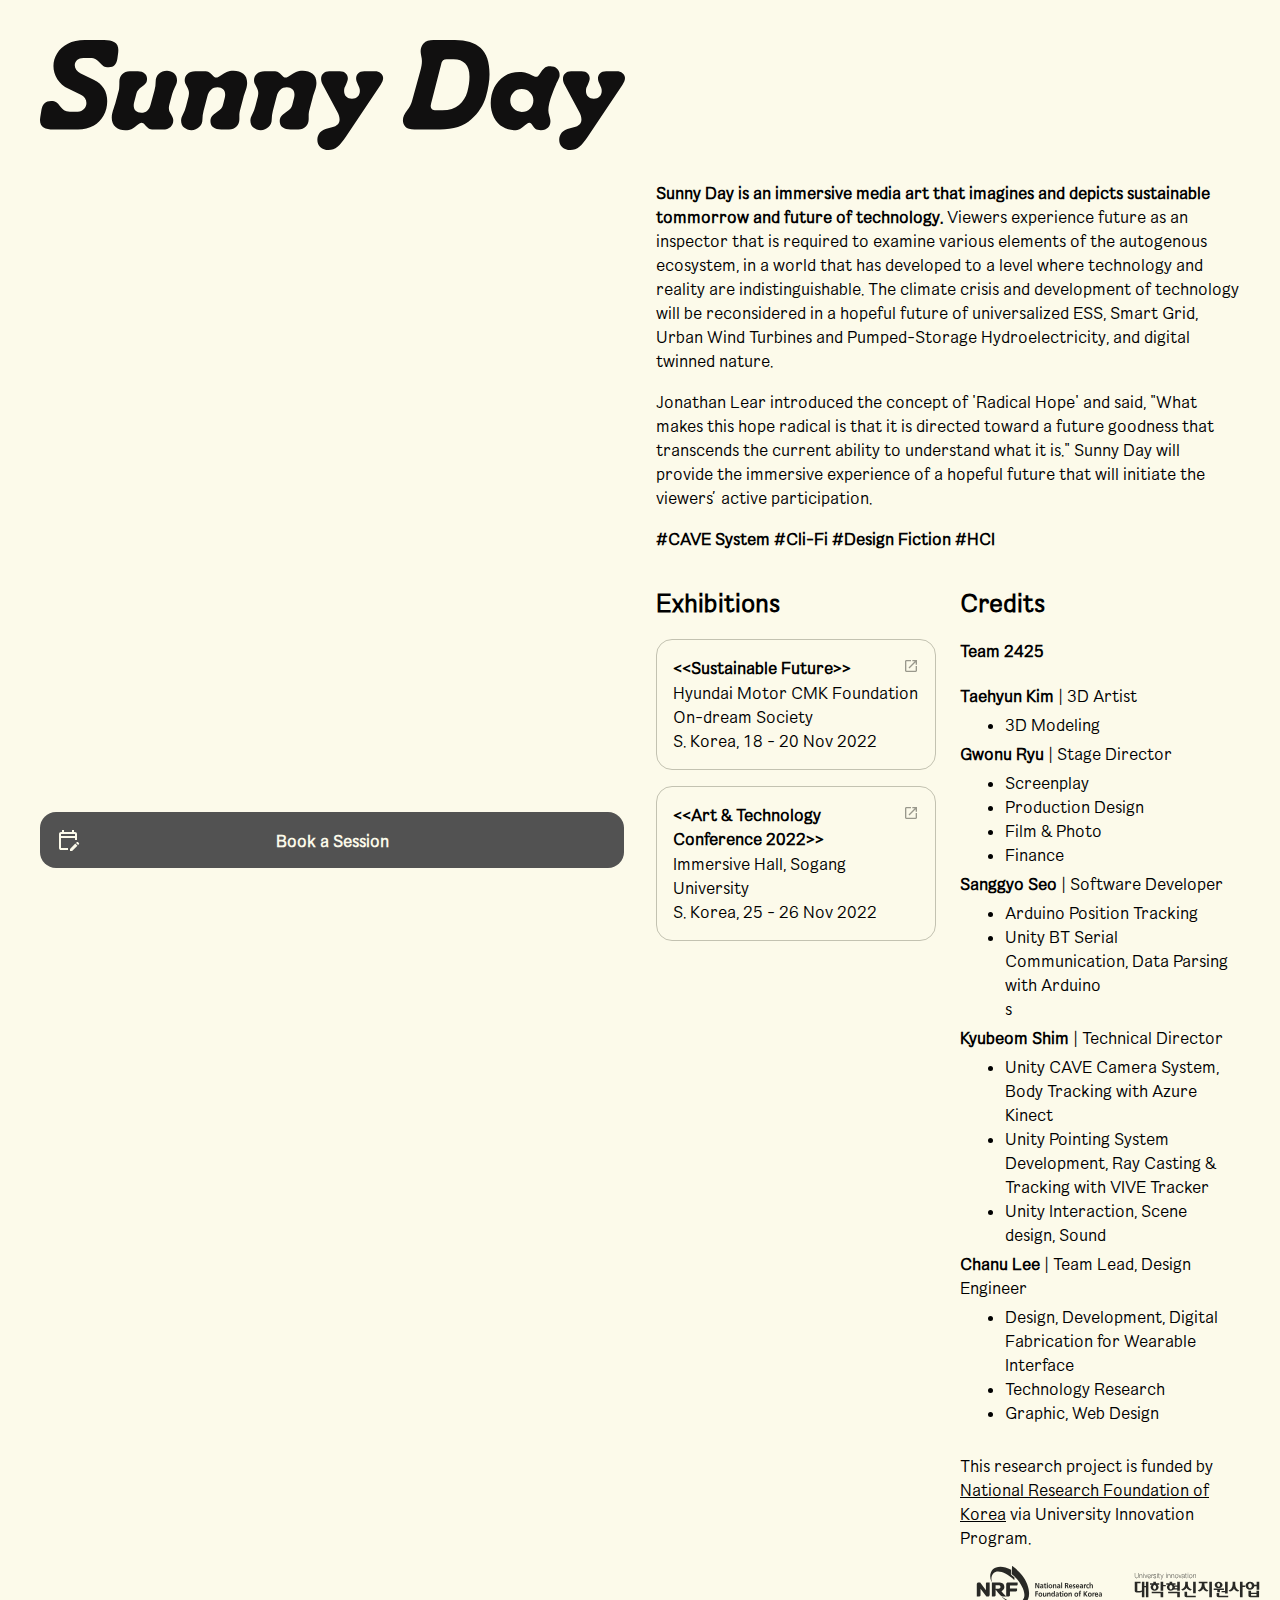
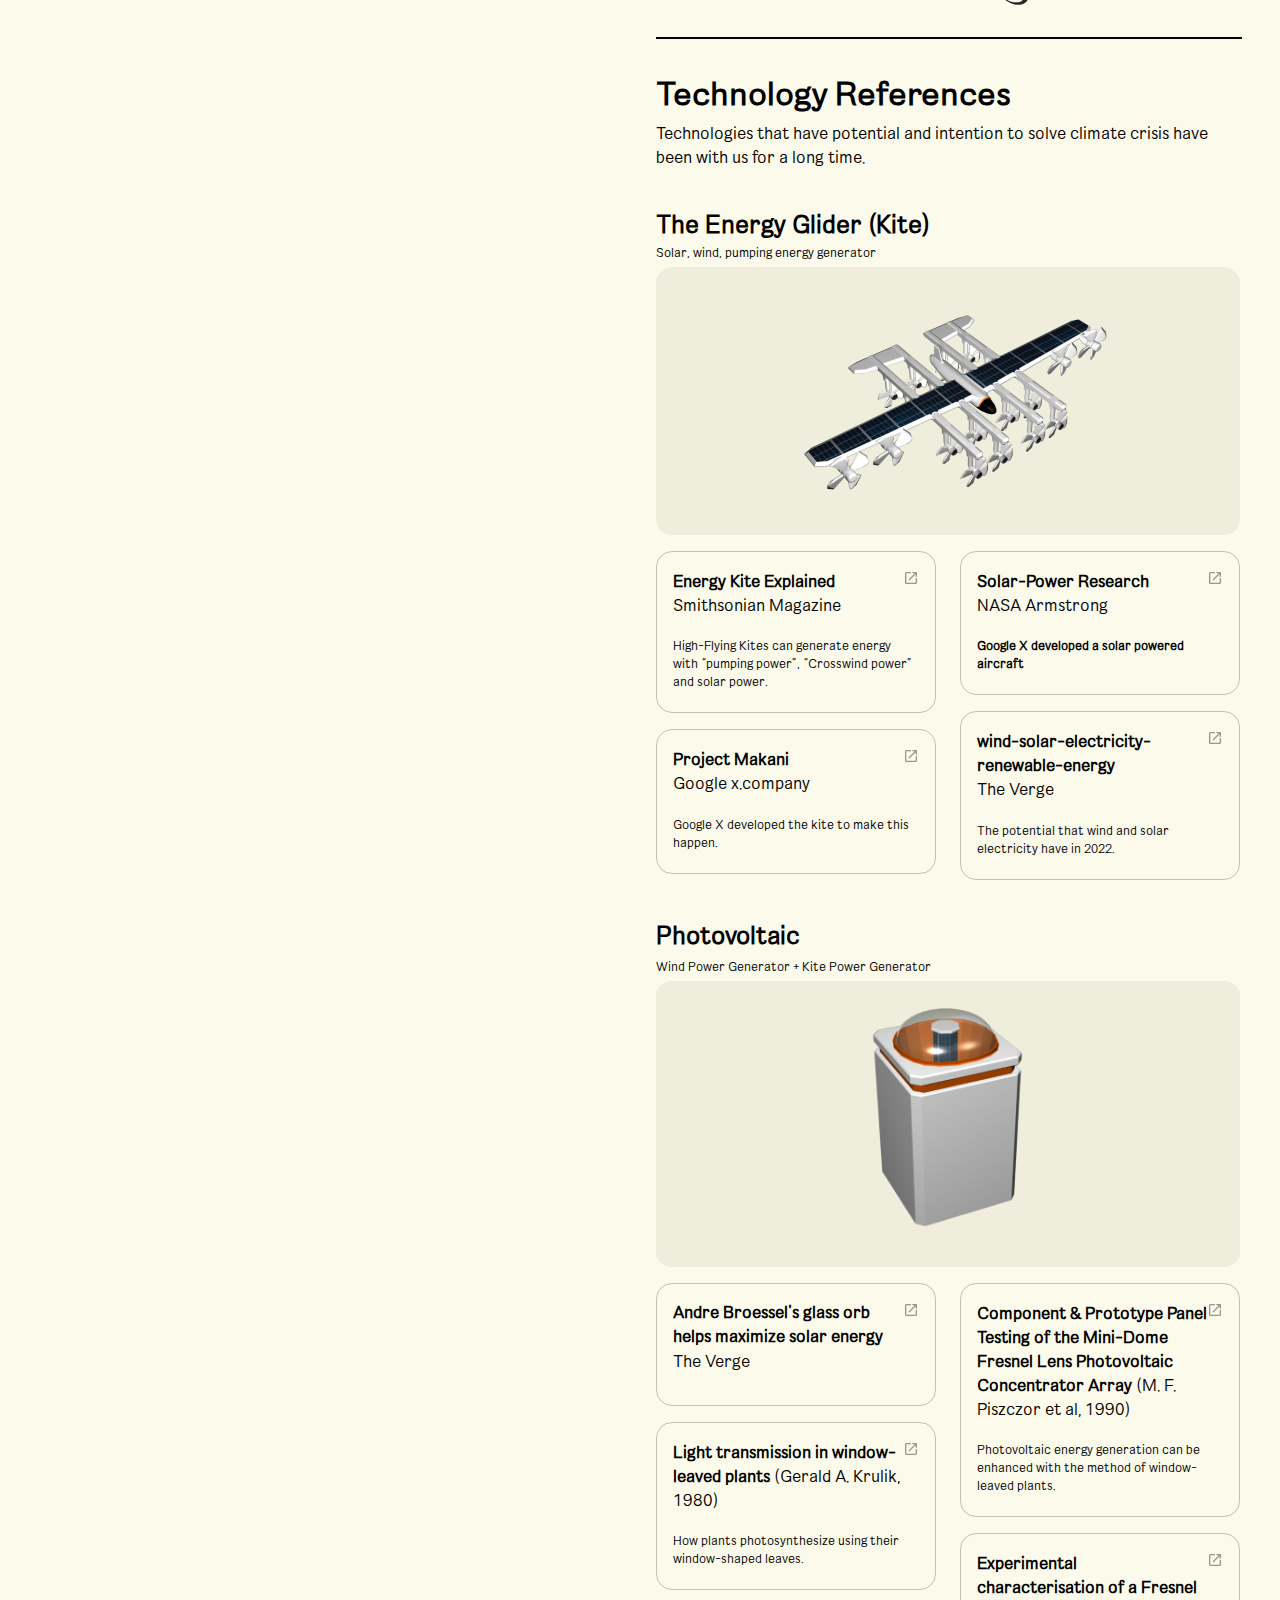
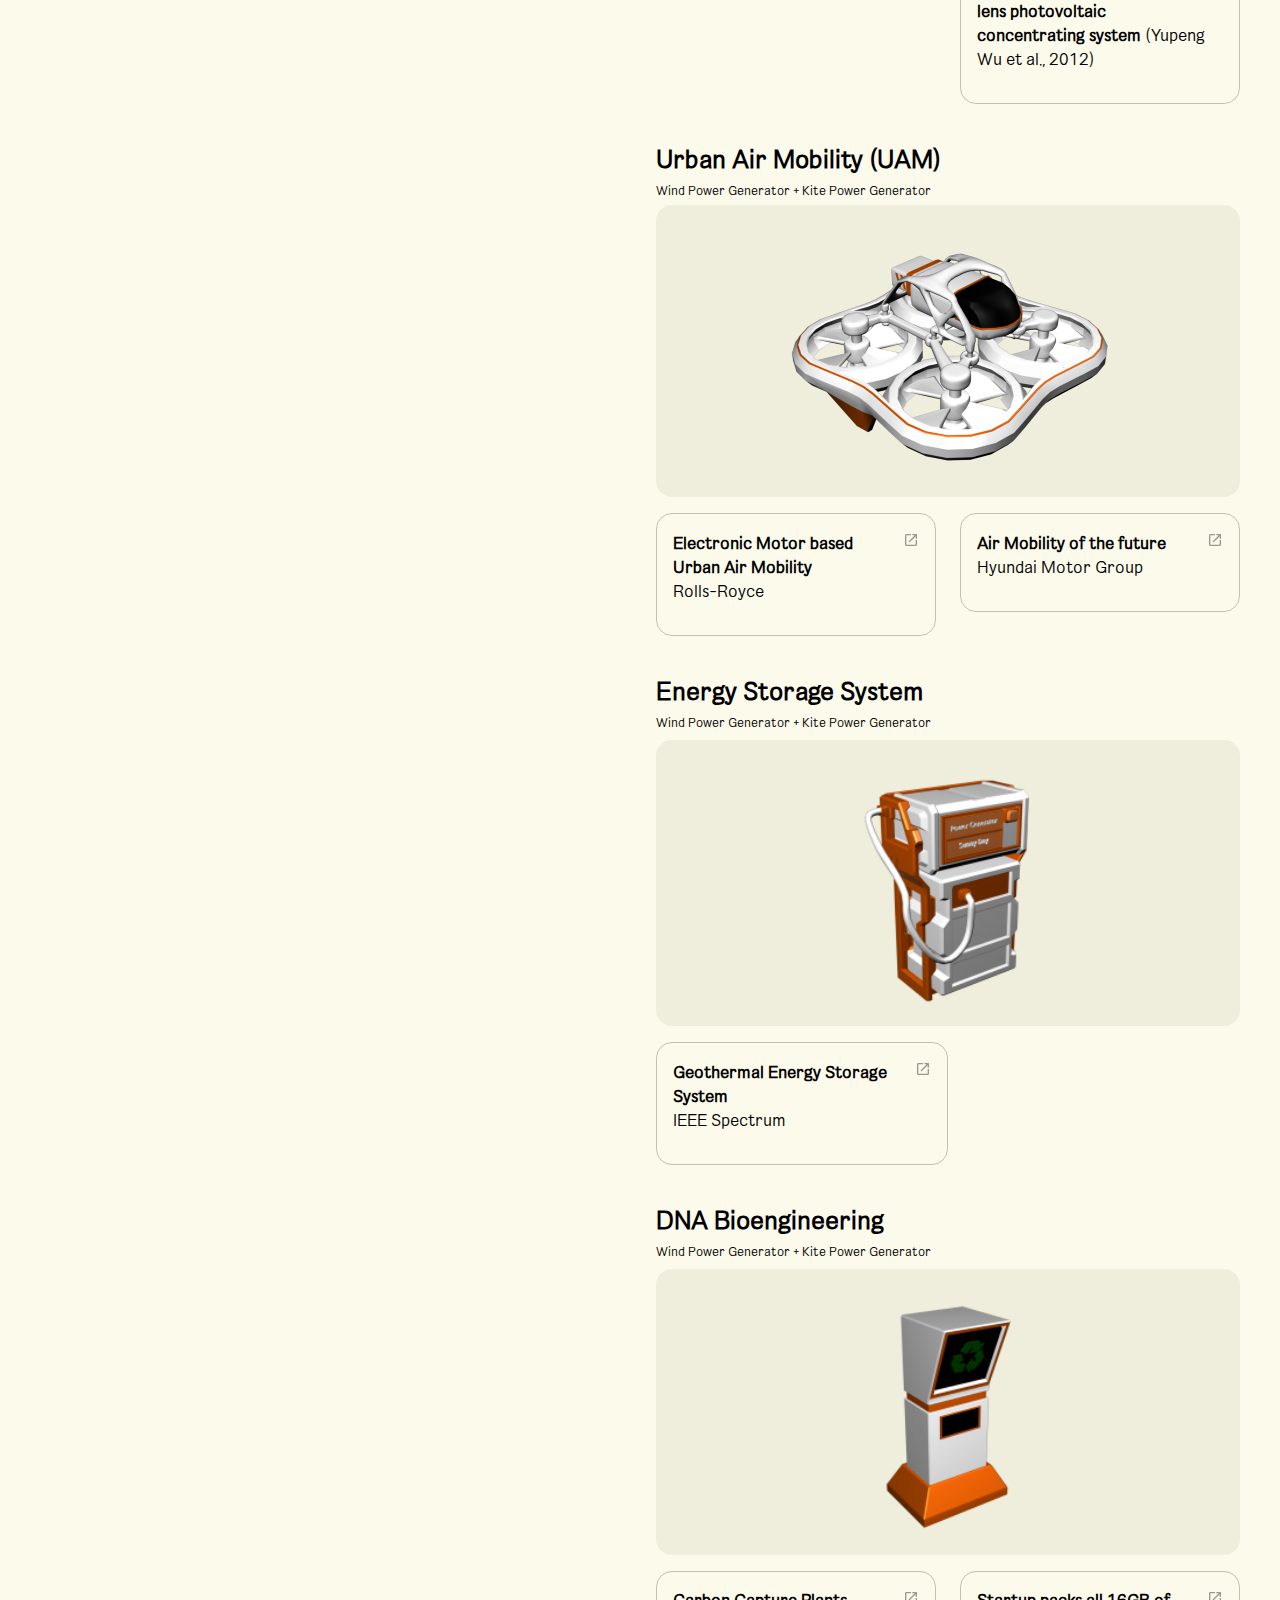
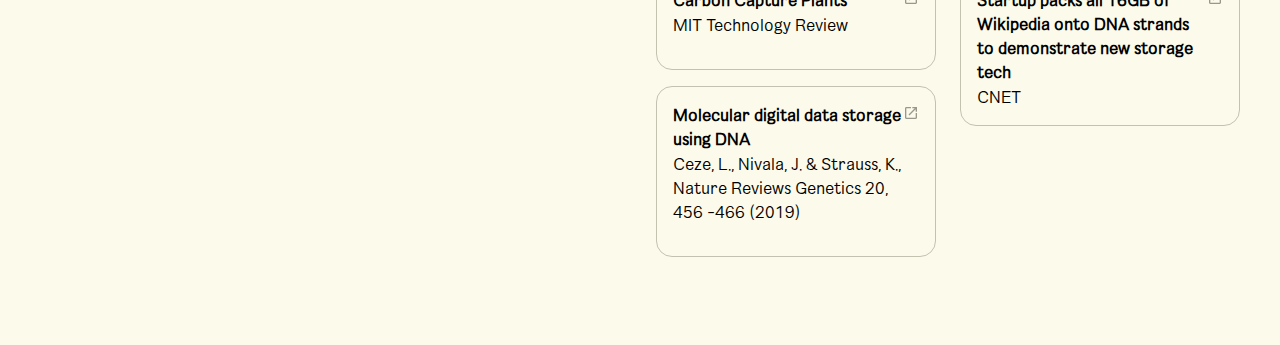
==== index.html @ 84220d01 "Web for SunnyDay" ====
<!DOCTYPE html>
<html lang="en">
  <head>
    <meta charset="UTF-8" />
    <meta name="viewport" content="width=device-width, initial-scale=1.0" />
    <link rel="stylesheet" type="text/css" href="style.css" />
    <title>Sunny Day</title>
  </head>
  <body>
    <div id="fullsize">
      <div id="floating-video">
        <img
          style="width: 100%; margin-bottom: 1.5rem"
          src="./images/Sunny Day.svg"
        />
        <div style="padding: 56.25% 0 0 0; position: relative">
          <iframe
            src="https://player.vimeo.com/video/777043315?h=c92b8810bb&amp;badge=0&amp;autopause=0&amp;player_id=0&amp;app_id=58479"
            frameborder="0"
            allow="autoplay; fullscreen; picture-in-picture"
            allowfullscreen
            style="
              position: absolute;
              top: 0;
              left: 0;
              width: 100%;
              height: 100%;
            "
            title="Sunny Day"
          ></iframe>
        </div>
        <script src="https://player.vimeo.com/api/player.js"></script>
      </div>
      <div id="half-left">
        <img
          class="hidden"
          style="width: 100%; margin-bottom: 1.5rem; visibility: hidden"
          src="./images/Sunny Day.svg"
        />
        <img
          class="show"
          style="width: 100%; margin-bottom: 1.5rem"
          src="./images/Sunny Day.svg"
        />
        <div class="show" style="padding: 56.25% 0 0 0; position: relative">
          <iframe
            src="https://player.vimeo.com/video/767798671?h=0bb7b627a3&amp;badge=0&amp;autopause=0&amp;player_id=0&amp;app_id=58479"
            frameborder="0"
            allow="autoplay; fullscreen; picture-in-picture"
            allowfullscreen
            style="
              position: absolute;
              top: 0;
              left: 0;
              width: 100%;
              height: 100%;
            "
            title="sunnyday_teaser_1106최종.mp4"
          ></iframe>
        </div>
        <script src="https://player.vimeo.com/api/player.js"></script>
      </div>
      <div id="half-right">
        <div class="hidden">
          <img
            style="width: 100%; margin-bottom: 1.5rem; visibility: hidden"
            src="./images/Sunny Day.svg"
          />
        </div>
        <p>
          <strong
            >Sunny Day is an immersive media art that imagines and depicts
            sustainable tommorrow and future of technology.</strong
          >
          Viewers experience future as an inspector that is required to examine
          various elements of the autogenous ecosystem, in a world that has
          developed to a level where technology and reality are
          indistinguishable. The climate crisis and development of technology
          will be reconsidered in a hopeful future of universalized ESS, Smart
          Grid, Urban Wind Turbines and Pumped-Storage Hydroelectricity, and
          digital twinned nature.
        </p>
        <p>
          Jonathan Lear introduced the concept of 'Radical Hope' and said, "What
          makes this hope radical is that it is directed toward a future
          goodness that transcends the current ability to understand what it
          is." Sunny Day will provide the immersive experience of a hopeful
          future that will initiate the viewers’ active participation.
        </p>
        <p style="font-weight: bold">
          #CAVE System #Cli-Fi #Design Fiction #HCI
        </p>
        <div class="two-column">
          <div class="column-left" style="margin-bottom: 2rem">
            <h3>Exhibitions</h3>
            <div class="roundbox">
              <div class="titlebox">
                <h4 class="no-margin-bottom">
                  &lt;&lt;Sustainable Future&gt;&gt;
                </h4>
                <a href="https://www.ondreamsociety.org/event/program"
                  ><img src="./images/linkbutton.svg"
                /></a>
              </div>
              <p class="no-margin-bottom">
                Hyundai Motor CMK Foundation On-dream Society<br />S. Korea, 18
                - 20 Nov 2022
              </p>
            </div>
            <div class="roundbox">
              <div class="titlebox">
                <h4 class="no-margin-bottom">
                  &lt;&lt;Art & Technology Conference 2022&gt;&gt;
                </h4>
                <a
                  href="http://atc2022.dothome.co.kr
                "
                  ><img src="./images/linkbutton.svg"
                /></a>
              </div>
              <p class="no-margin-bottom">
                Immersive Hall, Sogang University<br />S. Korea, 25 - 26 Nov
                2022
              </p>
            </div>
          </div>
          <div class="column-right">
            <h3>Credits</h3>
            <div>
              <h4>Team 2425</h4>
              <strong>Taehyun Kim</strong> | 3D Artist
              <ul>
                <li>3D Modeling</li>
              </ul>
              <strong>Gwonu Ryu</strong> | Stage Director
              <ul>
                <li>Screenplay</li>
                <li>Production Design</li>
                <li>Film & Photo</li>
                <li>Finance</li>
              </ul>
              <strong>Sanggyo Seo</strong> | Software Developer
              <ul>
                <li>Arduino Position Tracking</li>
                <li>
                  Unity BT Serial Communication, Data Parsing with Arduino
                </li> s                                                                   
              </ul>
              <strong>Kyubeom Shim</strong> | Technical Director
              <ul>
                <li>
                  Unity CAVE Camera System, Body Tracking with Azure Kinect
                </li>
                <li>
                  Unity Pointing System Development, Ray Casting & Tracking with
                  VIVE Tracker
                </li>
                <li>Unity Interaction, Scene design, Sound</li>
              </ul>
              <strong>Chanu Lee</strong> | Team Lead, Design Engineer
              <ul>
                <li>
                  Design, Development, Digital Fabrication for Wearable
                  Interface
                </li>
                <li>Technology Research</li>
                <li>Graphic, Web Design</li>
                <br />
              </ul>
              <p>
                This research project is funded by
                <u>National Research Foundation of Korea</u> via University
                Innovation Program.
              </p>
            </div>
            <div style="display: flex; justify-content: space-between">
              <img style="width: 45%; margin: 0 1rem" src="./images/nrf.svg" />
              <img
                style="width: 45%; margin: 0 1rem"
                src="./images/innovation.svg"
              />
            </div>
          </div>
        </div>
        <hr style="width: 100%; border: black solid 0.5px; margin-top: 2rem" />
        <div>
          <h2 class="no-margin-bottom">Technology References</h2>
          <p style="margin-top: 8px">
            Technologies that have potential and intention to solve climate
            crisis have been with us for a long time.
          </p>
        </div>
        <div>
          <h3 class="no-margin-bottom">The Energy Glider (Kite)</h3>
          <p class="smalltxt">Solar, wind, pumping energy generator</p>
          <div class="image-back">
            <img class="no-small-on-mobile" src="./images/glider.png" />
          </div>
        </div>
        <div class="two-column">
          <div class="column-left">
            <div class="roundbox">
              <div class="titlebox">
                <p>
                  <strong>Energy Kite Explained</strong><br />Smithsonian
                  Magazine
                </p>
                <a
                  href="https://www.smithsonianmag.com/innovation/could-high-flying-kites-power-your-home-180979894/"
                  ><img src="./images/linkbutton.svg"
                /></a>
              </div>
              <p class="smalltxt">
                High-Flying Kites can generate energy with “pumping power”,
                “Crosswind power” and solar power.
              </p>
            </div>
            <div class="roundbox">
              <div class="titlebox">
                <p><strong>Project Makani</strong><br />Google x.company</p>
                <a href="https://x.company/projects/makani/"
                  ><img src="./images/linkbutton.svg"
                /></a>
              </div>
              <p class="smalltxt">
                Google X developed the kite to make this happen.
              </p>
            </div>
          </div>
          <div class="column-right">
            <div class="roundbox">
              <div class="titlebox">
                <p>
                  <strong>Solar-Power Research</strong><br />
                  NASA Armstrong
                </p>
                <a
                  href="https://www.nasa.gov/centers/armstrong/news/FactSheets/FS-054-DFRC.html"
                  ><img src="./images/linkbutton.svg"
                /></a>
              </div>
              <p class="smalltxt">
                <strong>Google X developed a solar powered aircraft</strong>
              </p>
            </div>
            <div class="roundbox">
              <div class="titlebox">
                <p>
                  <strong>wind-solar-electricity-renewable-energy</strong><br />
                  The Verge
                </p>
                <a
                  href="https://www.theverge.com/2022/10/19/23412663/european-union-wind-solar-electricity-renewable-energy-russia-gas-ukraine-war"
                  ><img src="./images/linkbutton.svg"
                /></a>
              </div>
              <p class="smalltxt">
                The potential that wind and solar electricity have in 2022.
              </p>
            </div>
          </div>
        </div>
        <div>
          <h3 class="no-margin-bottom">Photovoltaic</h3>
          <p class="smalltxt" style="margin-top: 8px">
            Wind Power Generator + Kite Power Generator
          </p>
          <div class="image-back">
            <img class="small-on-mobile" src="./images/dome.png" />
          </div>
        </div>
        <div class="two-column">
          <div class="column-left">
            <div class="roundbox">
              <div class="titlebox">
                <h4 class="no-margin-bottom">
                  Andre Broessel's glass orb helps maximize solar energy
                </h4>
                <a
                  href="https://www.theverge.com/2012/8/26/3269696/spherical-glass-solar-energy-generator"
                  ><img src="./images/linkbutton.svg"
                /></a>
              </div>
              <p>The Verge</p>
            </div>
            <div class="roundbox">
              <div class="titlebox">
                <p>
                  <strong>Light transmission in window-leaved plants</strong>
                  (Gerald A. Krulik, 1980)
                </p>
                <a href="https://doi.org/10.1139/b80-193"
                  ><img src="./images/linkbutton.svg"
                /></a>
              </div>
              <p class="smalltxt">
                How plants photosynthesize using their window-shaped leaves.
              </p>
            </div>
          </div>
          <div class="column-right">
            <div class="roundbox">
              <div class="titlebox">
                <p>
                  <strong
                    >Component & Prototype Panel Testing of the Mini-Dome
                    Fresnel Lens Photovoltaic Concentrator Array</strong
                  >
                  (M. F. Piszczor et al, 1990)
                </p>
                <a href="https://doi.org/10.1109/IECEC.1990.716964"
                  ><img src="./images/linkbutton.svg"
                /></a>
              </div>
              <p class="smalltxt">
                Photovoltaic energy generation can be enhanced with the method
                of window-leaved plants.
              </p>
            </div>
            <div class="roundbox">
              <div class="titlebox">
                <p>
                  <strong
                    >Experimental characterisation of a Fresnel lens
                    photovoltaic concentrating system</strong
                  >
                  (Yupeng Wu et al., 2012)
                </p>
                <a href="https://doi.org/10.1016/j.solener.2011.10.032"
                  ><img src="./images/linkbutton.svg"
                /></a>
              </div>
            </div>
          </div>
        </div>
        <div>
          <h3 class="no-margin-bottom">Urban Air Mobility (UAM)</h3>
          <p class="smalltxt" style="margin-top: 8px">
            Wind Power Generator + Kite Power Generator
          </p>
          <div class="image-back">
            <img class="no-small-on-mobile" src="./images/UAM.png" />
          </div>
        </div>
        <div class="two-column">
          <div class="column-left">
            <div class="roundbox">
              <div class="titlebox">
                <p>
                  <strong>Electronic Motor based Urban Air Mobility</strong
                  ><br />
                  Rolls-Royce
                </p>
                <a
                  href="https://www.rolls-royce.com/media/our-stories/discover/2020/powering-urban-air-mobility.aspx"
                  ><img src="./images/linkbutton.svg"
                /></a>
              </div>
            </div>
          </div>
          <div class="column-right">
            <div class="roundbox">
              <div class="titlebox">
                <p>
                  <strong>Air Mobility of the future</strong><br />Hyundai Motor
                  Group
                </p>
                <a
                  href="https://tech.hyundaimotorgroup.com/kr/mobility-device/uam/"
                  ><img src="./images/linkbutton.svg"
                /></a>
              </div>
            </div>
          </div>
        </div>
        <div>
          <h3 class="no-margin-bottom">Energy Storage System</h3>
          <p class="smalltxt" style="margin: 8px 0">
            Wind Power Generator + Kite Power Generator
          </p>
          <div class="image-back">
            <img class="small-on-mobile" src="./images/power.png" />
          </div>
        </div>
        <div class="two-column">
          <div class="column-left">
            <div class="roundbox">
              <div class="titlebox">
                <p>
                  <strong>Geothermal Energy Storage System</strong><br />IEEE
                  Spectrum
                </p>
                <a href="https://spectrum.ieee.org/geothermal-energy"
                  ><img src="./images/linkbutton.svg"
                /></a>
              </div>
            </div>
          </div>
        </div>
        <div>
          <h3 class="no-margin-bottom">DNA Bioengineering</h3>
          <p class="smalltxt" style="margin: 8px 0">
            Wind Power Generator + Kite Power Generator
          </p>
          <div class="image-back">
            <img class="small-on-mobile" src="./images/recycle.png" />
          </div>
        </div>
        <div class="two-column">
          <div class="column-left">
            <div class="roundbox">
              <div class="titlebox">
                <h4 class="no-margin-bottom">Carbon Capture Plants</h4>
                <a
                  href="https://www.technologyreview.com/2022/10/19/1061931/plants-crispr-carbon-dioxide-removal/"
                  ><img src="./images/linkbutton.svg"
                /></a>
              </div>
              <p>MIT Technology Review</p>
            </div>
            <div class="roundbox">
              <div class="titlebox">
                <strong>Molecular digital data storage using DNA</strong>
                <a href="https://doi.org/10.1038/s41576-019-0125-3"
                  ><img src="./images/linkbutton.svg"
                /></a>
              </div>
              <p>
                Ceze, L., Nivala, J. & Strauss, K., Nature Reviews Genetics 20,
                456 &#45;466 (2019)
              </p>
            </div>
          </div>
          <div class="column-right">
            <div class="roundbox">
              <div class="titlebox">
                <strong>
                  Startup packs all 16GB of Wikipedia onto DNA strands to
                  demonstrate new storage tech
                </strong>
                <a
                  href="https://www.cnet.com/tech/computing/startup-packs-all-16gb-wikipedia-onto-dna-strands-demonstrate-new-storage-tech/"
                  ><img src="./images/linkbutton.svg"
                /></a>
              </div>
              <p class="no-margin-bottom">CNET</p>
            </div>
          </div>
        </div>
      </div>
      <a href="reservation.html">
        <div id="floating">
          <img
            style="width: 24px; padding: 0 0 0 1rem"
            src="./images/bookingbutton.svg"
          />
          <h4>Book a Session</h4>
          <div></div>
        </div>
      </a>
    </div>
  </body>
</html>
---- style.css ----
@font-face {
  font-family: "Happiness Sans";
  src: url("./fonts/Happiness-Sans-Regular.woff") format("woff");
}

body {
  font-family: "Happiness Sans";
  background-color: #fcfaea;

  line-height: 24px;
}

h2 {
  font-size: 32px;
  line-height: 40px;
}

h3 {
  font-size: 24px;
}

h4 {
  margin-top: 0;
}
p {
  margin-top: 1px;
  font-size: 16px;
}

ul {
  margin: 5px;
}

.smalltxt {
  font-size: 12px;
  margin: 0.3rem 0.3rem 0.3rem 0;
  line-height: 18px;
}

.no-margin-bottom {
  margin-bottom: 0;
}

h3.no-margin-bottom {
  line-height: 30px;
}

.titlebox {
  display: flex;
  justify-content: space-between;
}

@media screen and (max-width: 500px) {
  .no-small-on-mobile {
    width: 100%;
  }
}

.small-on-mobile {
  width: auto;
  height: 280px;
}

@media screen and (max-width: 500px) {
  .small-on-mobile {
    width: auto;
    height: 230px;
  }
}

@media screen and (max-width: 500px) {
  .roundbox p {
    margin-bottom: 0;
  }
}

#fullsize {
  display: flex;
  justify-content: space-between;
  flex-wrap: wrap;
  gap: 2rem;
  padding: 2rem;

  /*   width: 100%;
  height: 100%; */
}

@media screen and (max-width: 500px) {
  #fullsize {
    padding: 1rem;
    flex-direction: column;
  }
}

#half-left {
  width: calc(50% - 1rem);
}
#half-right {
  display: flex;
  flex-direction: column;
  width: calc(50% - 1rem);
}
@media screen and (max-width: 500px) {
  #half-left {
    width: 100%;
  }
}

@media screen and (max-width: 500px) {
  #half-right {
    width: 100%;
  }
}

#floating-video {
  position: fixed;
  width: calc(50% - 55px);
}

@media screen and (max-width: 500px) {
  #floating-video {
    display: none;
  }
}

.show {
  display: none;
}

@media screen and (max-width: 500px) {
  .show {
    display: block;
  }
}

.two-column {
  display: flex;
  justify-content: space-between;
  gap: 1.5rem;
}
@media screen and (max-width: 500px) {
  .two-column {
    flex-direction: column;
    gap: 0;
  }
}

@media screen and (max-width: 500px) {
  .two-column > div {
    width: 100%;
  }
}

.column-left,
.column-right {
  width: 50%;
}

.column-right > div {
  margin-right: 0;
}

.column-left > div {
  margin-right: 0;
}

@media screen and (max-width: 500px) {
  .column-right :first-child {
    margin-top: 0;
  }
}

.image-back {
  background-color: #efeedd;
  border-radius: 16px;
  text-align: center;
}

.roundbox {
  margin: 1rem 1rem 1rem 0;
  padding: 1rem 1rem;
  border: #c3c2b1 solid 1px;
  border-radius: 16px;
}

#floating {
  display: flex;
  justify-content: space-between;
  position: fixed;

  width: calc(50% - 3.5rem);
  height: 56px;
  background-color: #525252;
  border-radius: 16px;
  bottom: 2rem;
  text-align: center;
  cursor: pointer;
  color: #fcfaea;
  left: 2.5rem;
  line-height: 20px;
}

#floating > h4 {
  margin: 19px 40px 19px 0;
}

@media screen and (max-width: 500px) {
  #floating {
    width: calc(100% - 3rem);
    left: auto;
  }
}

@media screen and (max-width: 500px) {
  .hidden {
    display: none;
  }
}
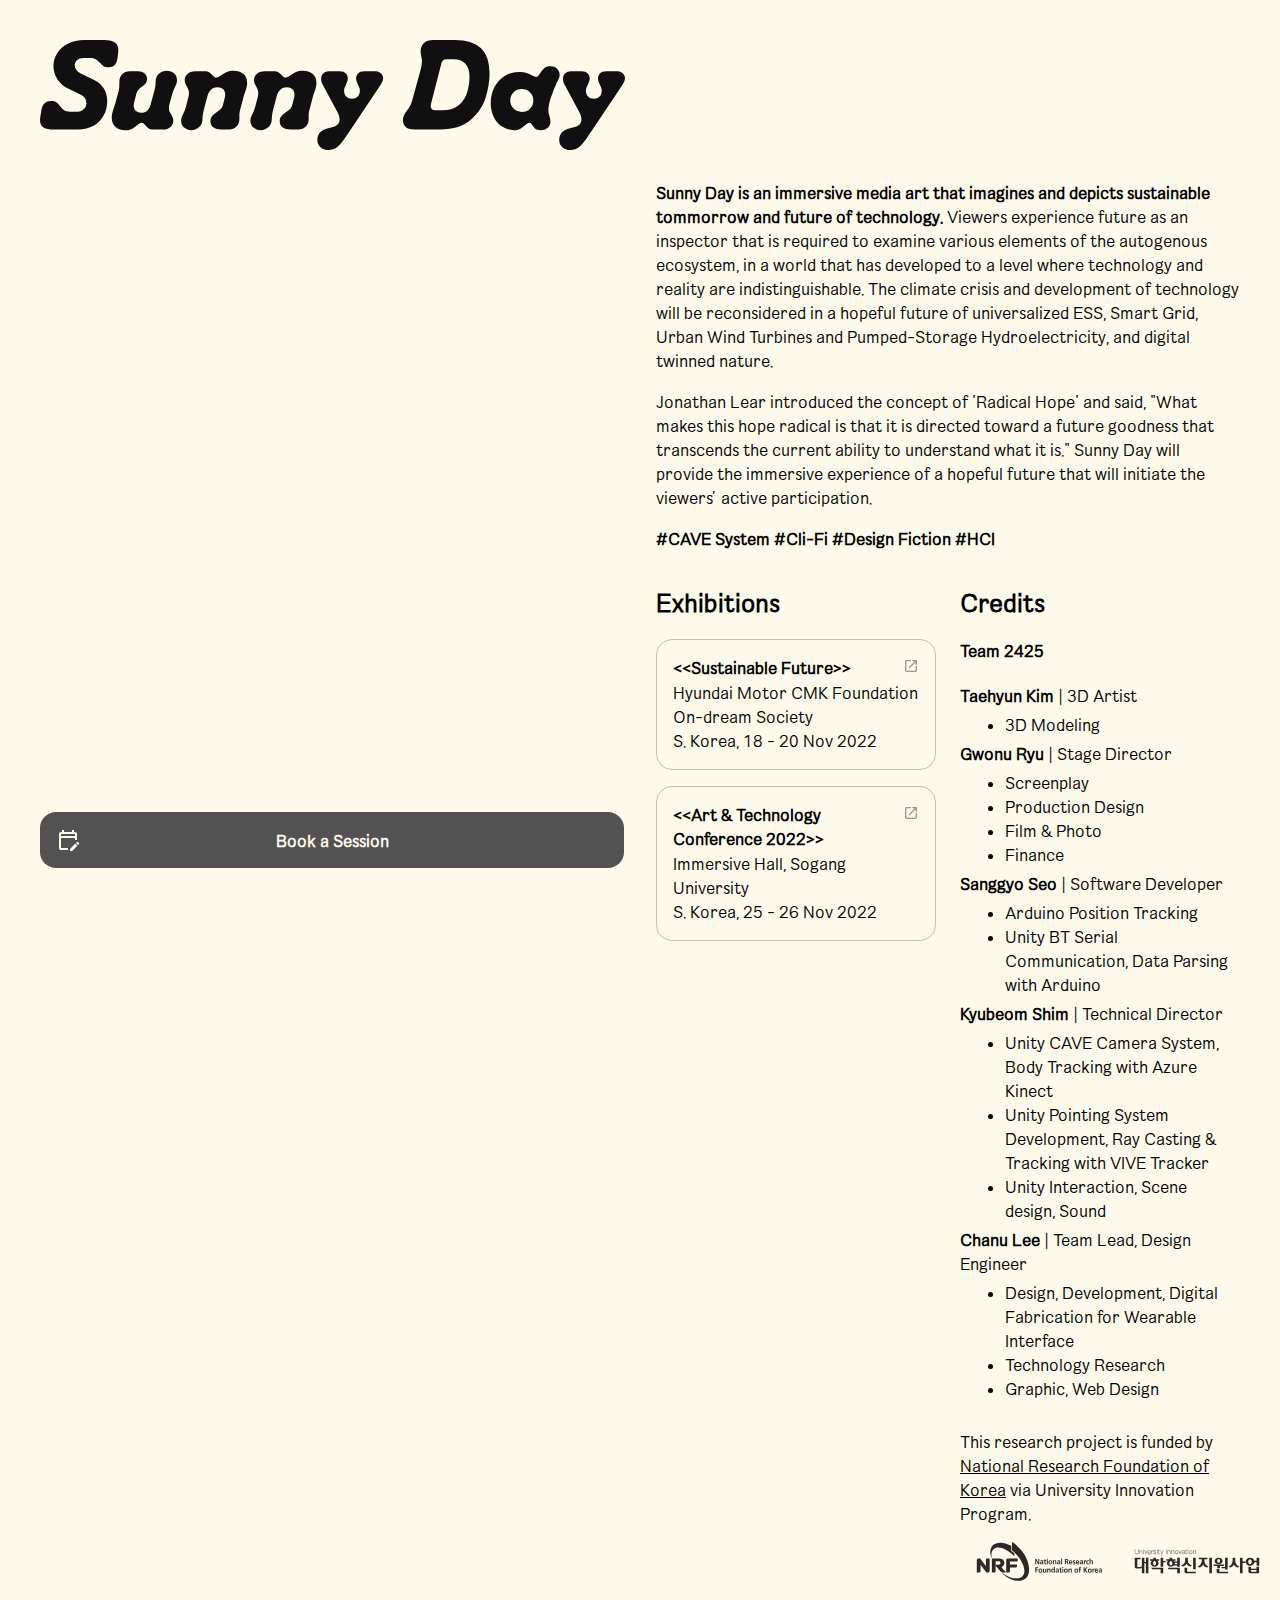
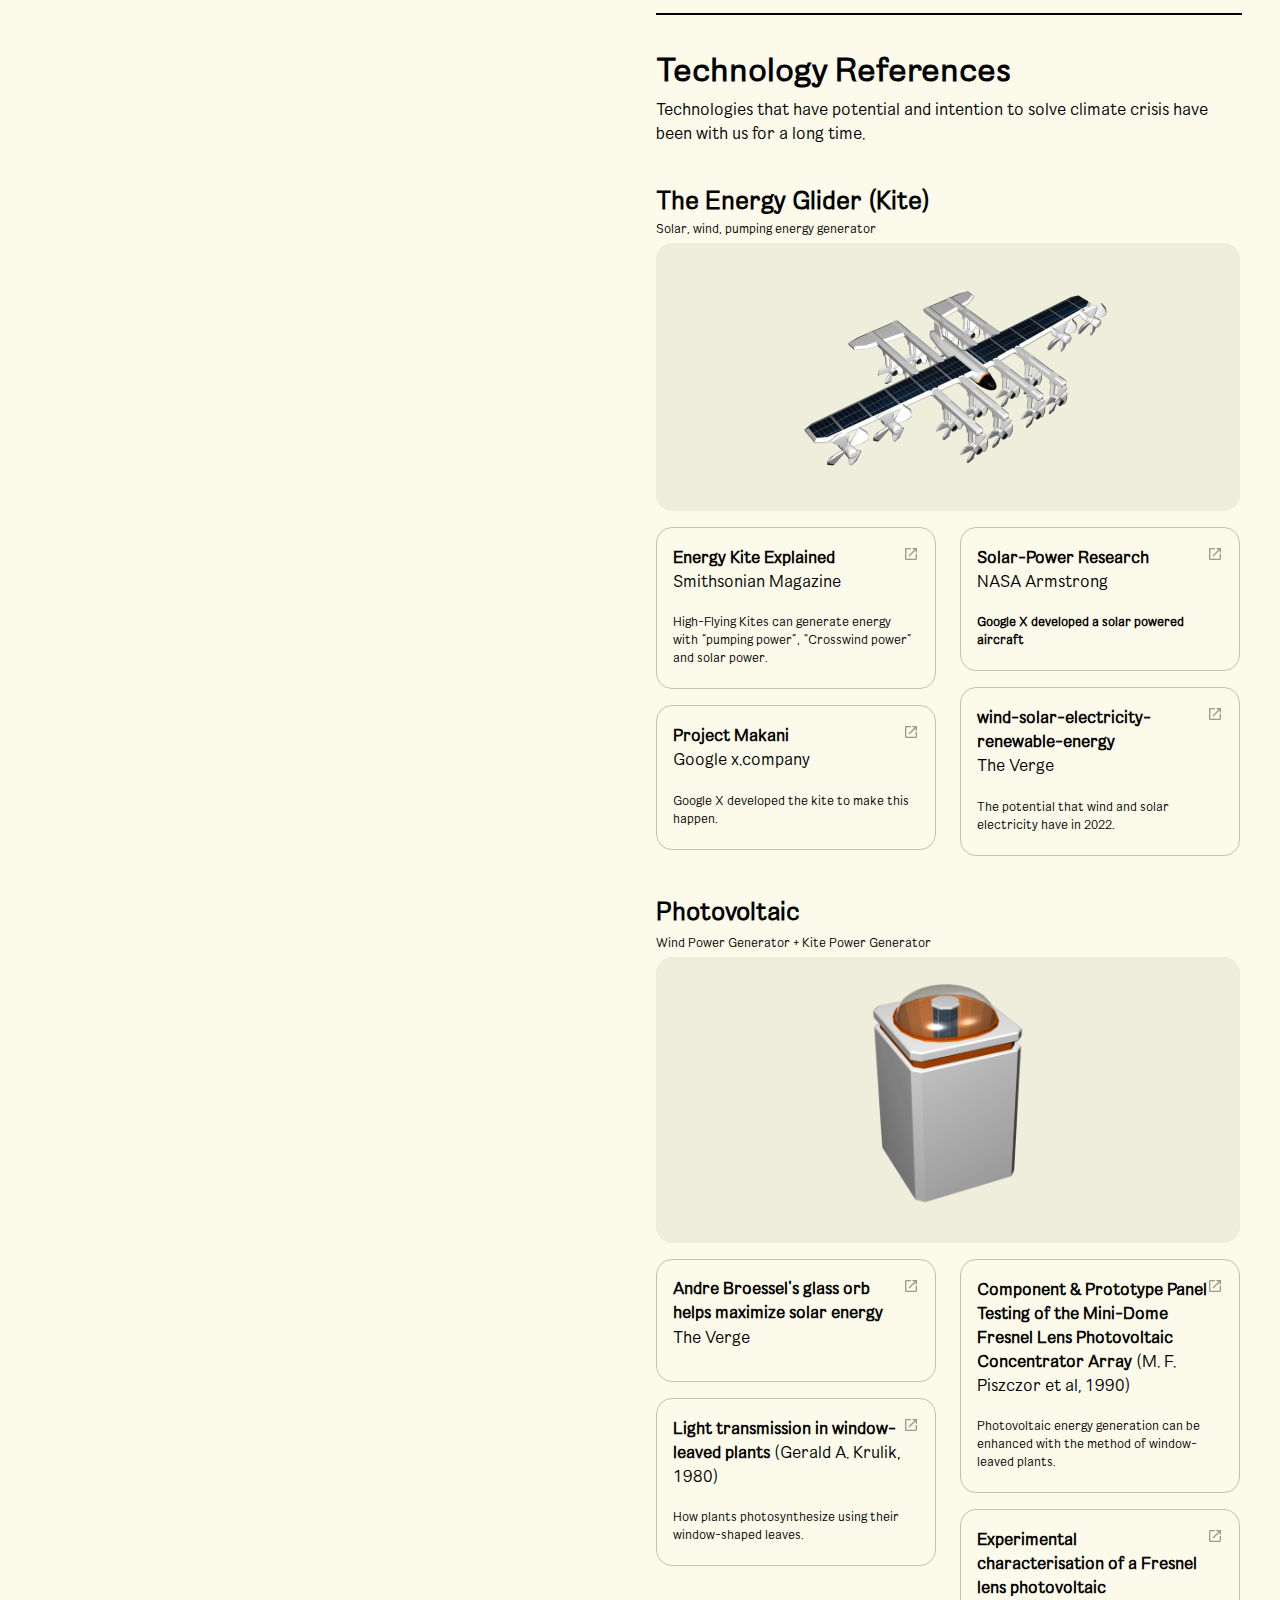
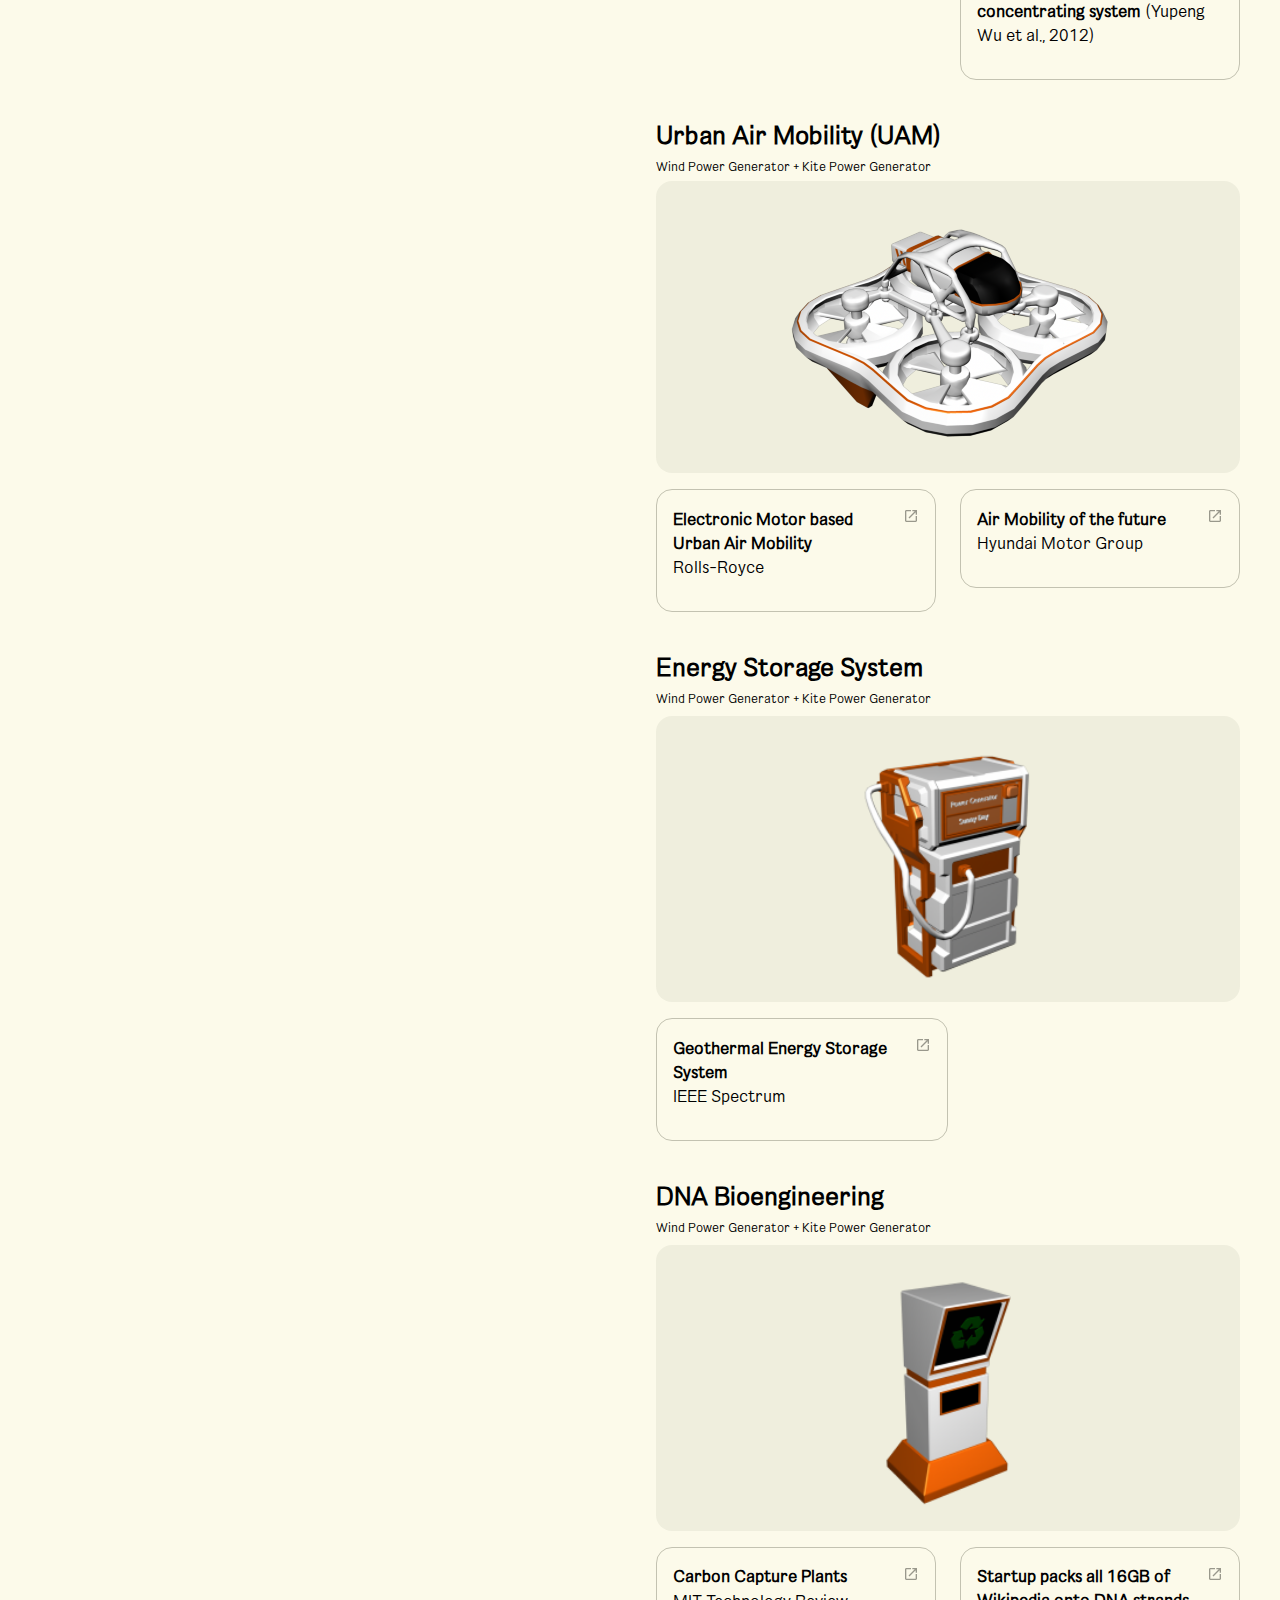
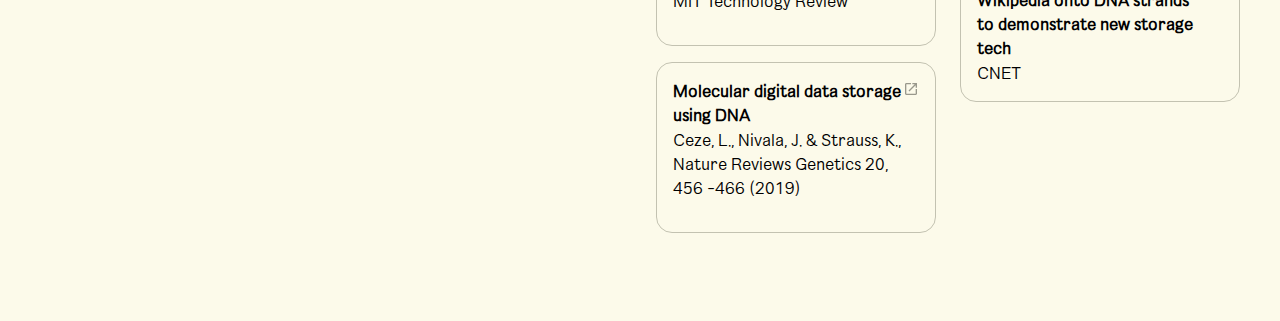
==== commit 597a8f9d: "Update index.html" ====
--- a/index.html
+++ b/index.html
@@ -144,7 +144,7 @@
                 <li>Arduino Position Tracking</li>
                 <li>
                   Unity BT Serial Communication, Data Parsing with Arduino
-                </li> s                                                                   
+                </li>                                                              
               </ul>
               <strong>Kyubeom Shim</strong> | Technical Director
               <ul>
